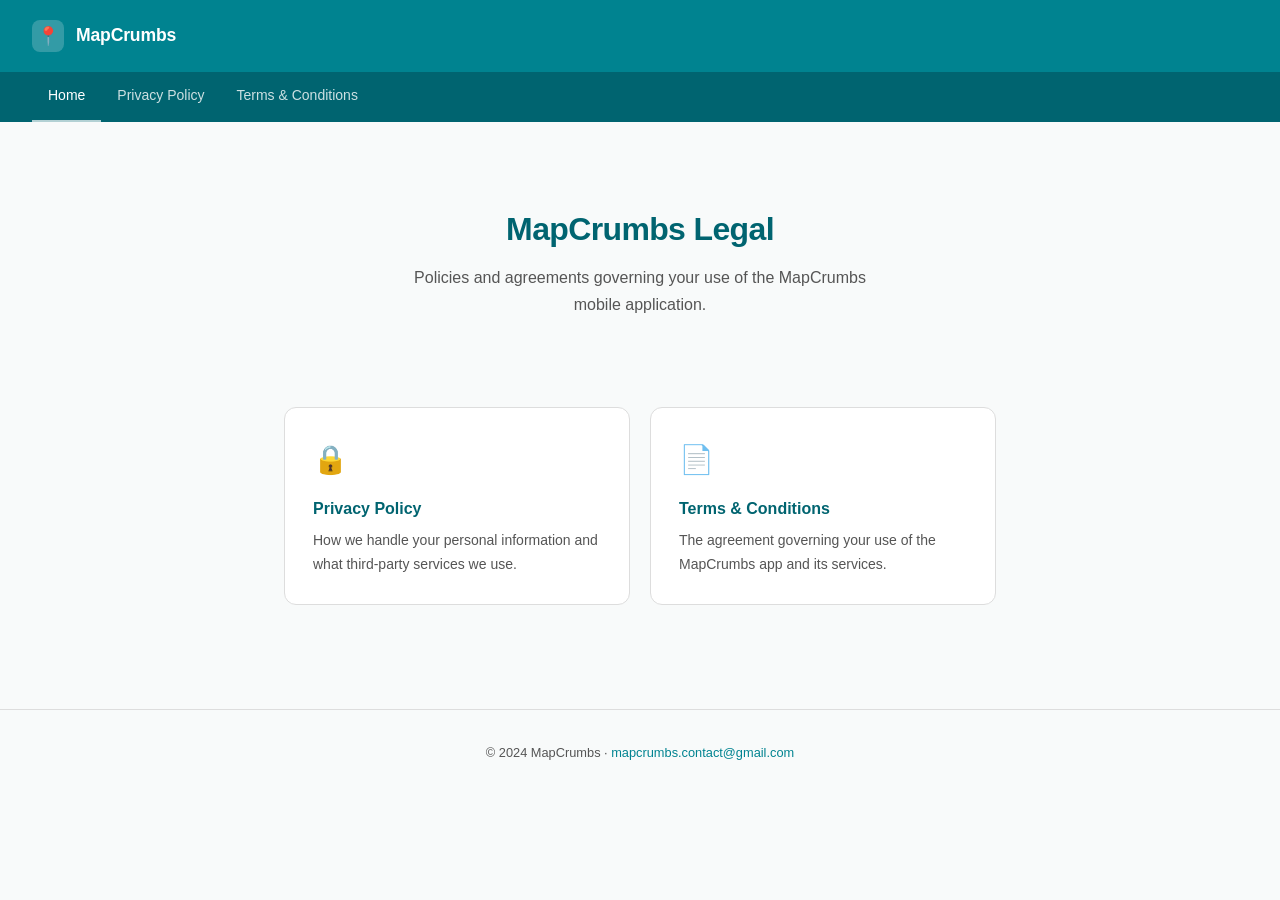
==== index.html @ effdf4e5 "Add legal pages" ====
<!DOCTYPE html>
<html lang="en">
<head>
  <meta charset="UTF-8" />
  <meta name="viewport" content="width=device-width, initial-scale=1.0" />
  <title>MapCrumbs – Legal</title>
  <link rel="stylesheet" href="style.css" />
</head>
<body>

<header>
  <div class="logo-mark">📍</div>
  <a href="index.html">MapCrumbs</a>
</header>

<nav>
  <a href="index.html" class="active">Home</a>
  <a href="privacy-policy.html">Privacy Policy</a>
  <a href="terms-and-conditions.html">Terms &amp; Conditions</a>
</nav>

<main>
  <div class="hero">
    <h1>MapCrumbs Legal</h1>
    <p>Policies and agreements governing your use of the MapCrumbs mobile application.</p>
  </div>

  <div class="home-grid">
    <a href="privacy-policy.html" class="home-card">
      <div class="icon">🔒</div>
      <h2>Privacy Policy</h2>
      <p>How we handle your personal information and what third-party services we use.</p>
    </a>
    <a href="terms-and-conditions.html" class="home-card">
      <div class="icon">📄</div>
      <h2>Terms &amp; Conditions</h2>
      <p>The agreement governing your use of the MapCrumbs app and its services.</p>
    </a>
  </div>
</main>

<footer>
  <p>© 2024 MapCrumbs · <a href="mailto:mapcrumbs.contact@gmail.com">mapcrumbs.contact@gmail.com</a></p>
</footer>

</body>
</html>
---- style.css ----
*, *::before, *::after { box-sizing: border-box; margin: 0; padding: 0; }

:root {
  --teal: #008390;
  --teal-dark: #006470;
  --teal-light: #e1f5ee;
  --text: #1a1a1a;
  --text-muted: #555;
  --border: #ddd;
  --bg: #fff;
  --bg-secondary: #f8fafa;
  --radius: 8px;
}

body {
  font-family: -apple-system, BlinkMacSystemFont, "Segoe UI", Helvetica, Arial, sans-serif;
  font-size: 16px;
  line-height: 1.7;
  color: var(--text);
  background: var(--bg-secondary);
}

header {
  background: var(--teal);
  padding: 1.25rem 2rem;
  display: flex;
  align-items: center;
  gap: 0.75rem;
}

header .logo-mark {
  width: 32px;
  height: 32px;
  background: rgba(255,255,255,0.2);
  border-radius: 8px;
  display: flex;
  align-items: center;
  justify-content: center;
  font-size: 18px;
}

header a {
  color: #fff;
  text-decoration: none;
  font-size: 1.1rem;
  font-weight: 600;
  letter-spacing: -0.01em;
}

nav {
  background: var(--teal-dark);
  padding: 0 2rem;
  display: flex;
  gap: 0;
  overflow-x: auto;
}

nav a {
  color: rgba(255,255,255,0.8);
  text-decoration: none;
  font-size: 0.875rem;
  padding: 0.75rem 1rem;
  display: block;
  border-bottom: 2px solid transparent;
  white-space: nowrap;
  transition: color 0.15s, border-color 0.15s;
}

nav a:hover { color: #fff; }
nav a.active { color: #fff; border-bottom-color: rgba(255,255,255,0.7); }

main {
  max-width: 760px;
  margin: 2.5rem auto;
  padding: 0 1.5rem 4rem;
}

.card {
  background: var(--bg);
  border: 1px solid var(--border);
  border-radius: 12px;
  padding: 2.5rem;
}

h1 {
  font-size: 1.75rem;
  font-weight: 700;
  color: var(--teal-dark);
  margin-bottom: 0.25rem;
  letter-spacing: -0.02em;
}

.meta {
  font-size: 0.85rem;
  color: var(--text-muted);
  margin-bottom: 2rem;
  padding-bottom: 1.5rem;
  border-bottom: 1px solid var(--border);
}

h2 {
  font-size: 1.1rem;
  font-weight: 600;
  color: var(--text);
  margin: 2rem 0 0.6rem;
}

p { margin-bottom: 1rem; color: var(--text-muted); }
p:last-child { margin-bottom: 0; }

a.inline { color: var(--teal); }
a.inline:hover { color: var(--teal-dark); }

ul {
  margin: 0.5rem 0 1rem 1.5rem;
  color: var(--text-muted);
}

ul li { margin-bottom: 0.3rem; }

footer {
  text-align: center;
  padding: 2rem;
  font-size: 0.8rem;
  color: var(--text-muted);
  border-top: 1px solid var(--border);
}

footer a { color: var(--teal); text-decoration: none; }
footer a:hover { text-decoration: underline; }

.home-grid {
  display: grid;
  grid-template-columns: repeat(auto-fit, minmax(280px, 1fr));
  gap: 1.25rem;
  margin-top: 2rem;
}

.home-card {
  background: var(--bg);
  border: 1px solid var(--border);
  border-radius: 12px;
  padding: 1.75rem;
  text-decoration: none;
  color: inherit;
  display: block;
  transition: border-color 0.15s, box-shadow 0.15s;
}

.home-card:hover {
  border-color: var(--teal);
  box-shadow: 0 0 0 3px var(--teal-light);
}

.home-card .icon {
  font-size: 1.75rem;
  margin-bottom: 0.75rem;
}

.home-card h2 {
  font-size: 1rem;
  font-weight: 600;
  color: var(--teal-dark);
  margin: 0 0 0.4rem;
}

.home-card p {
  font-size: 0.875rem;
  margin: 0;
}

.hero {
  text-align: center;
  padding: 2.5rem 1rem 1.5rem;
}

.hero h1 { font-size: 2rem; margin-bottom: 0.5rem; }
.hero p { font-size: 1rem; max-width: 480px; margin: 0 auto 2rem; }

@media (max-width: 600px) {
  .card { padding: 1.5rem; }
  header, nav { padding-left: 1rem; padding-right: 1rem; }
  main { padding: 0 1rem 3rem; }
  .hero h1 { font-size: 1.5rem; }
}
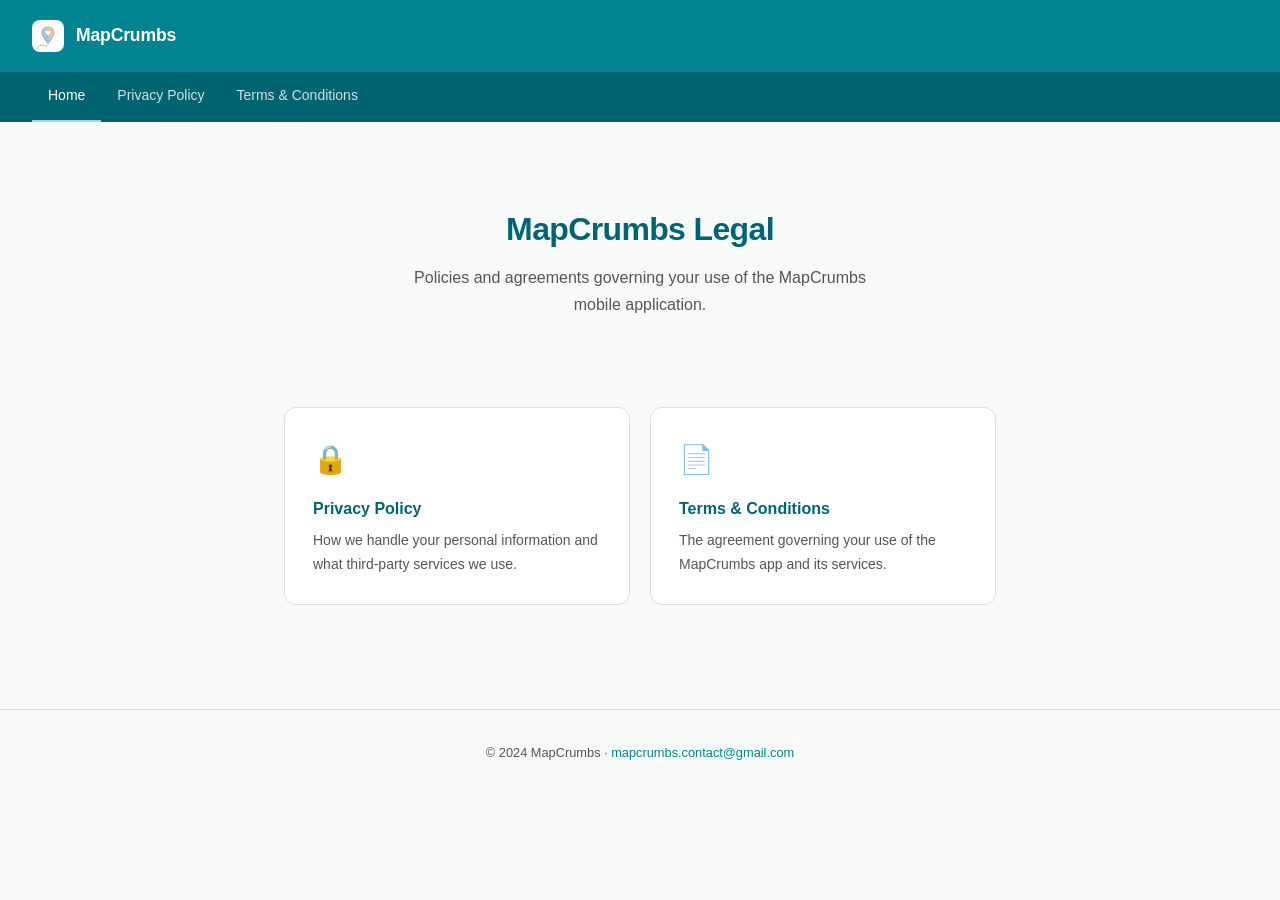
==== commit ac7b882b: "Replace emoji with app icon" ====
--- a/index.html
+++ b/index.html
@@ -9,7 +9,7 @@
 <body>
 
 <header>
-  <div class="logo-mark">📍</div>
+  <img src="icon.png" alt="MapCrumbs" style="width:32px;height:32px;border-radius:8px;" />
   <a href="index.html">MapCrumbs</a>
 </header>
 
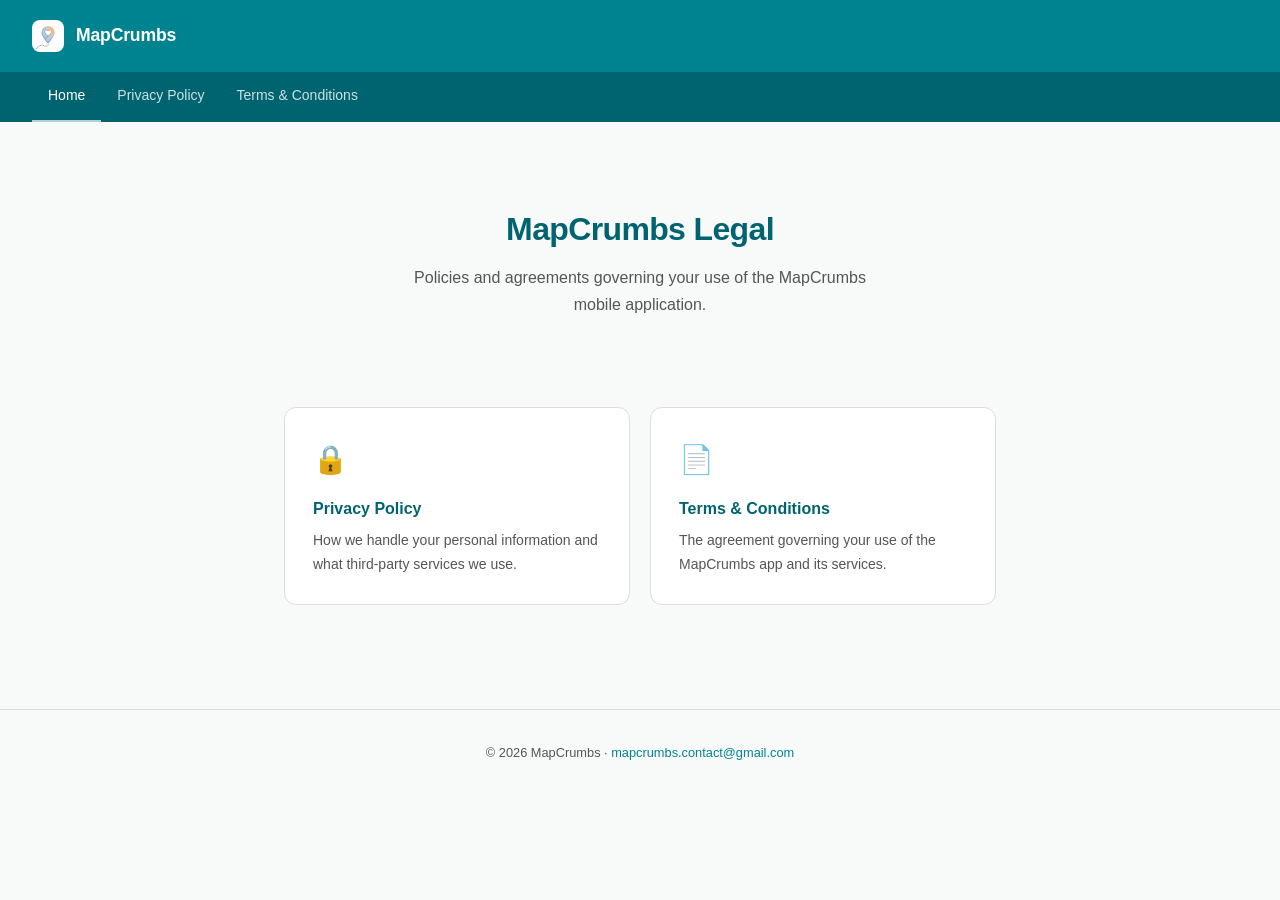
==== commit f4b414af: "updated year" ====
--- a/index.html
+++ b/index.html
@@ -40,7 +40,7 @@
 </main>
 
 <footer>
-  <p>© 2024 MapCrumbs · <a href="mailto:mapcrumbs.contact@gmail.com">mapcrumbs.contact@gmail.com</a></p>
+  <p>© 2026 MapCrumbs · <a href="mailto:mapcrumbs.contact@gmail.com">mapcrumbs.contact@gmail.com</a></p>
 </footer>
 
 </body>
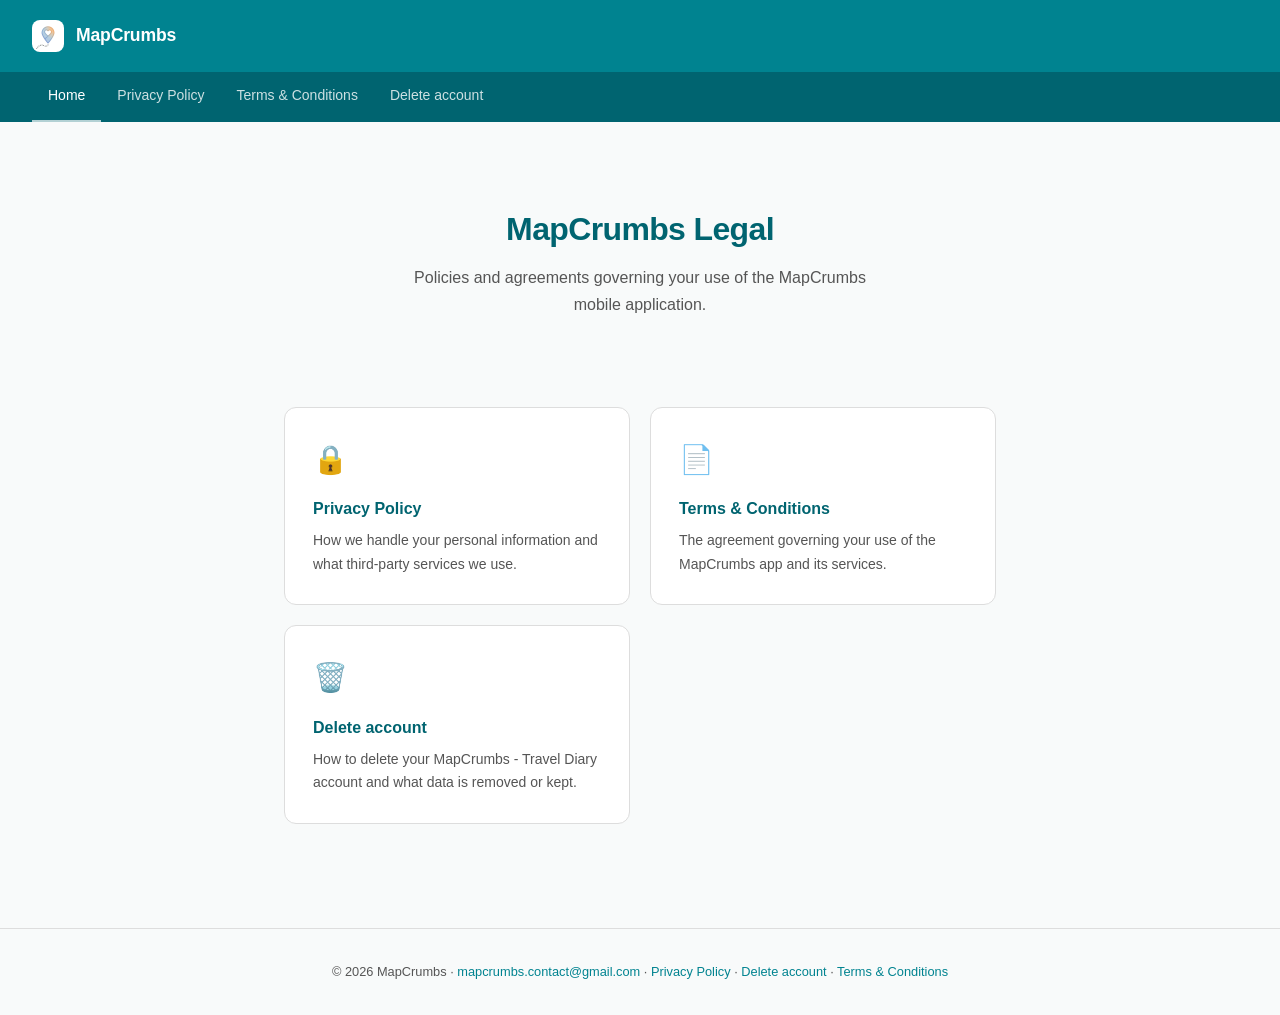
==== commit d9800437: "Rewrite the privacy policy and add an account deletion page. The 2021 policy described an on-device " ====
--- a/index.html
+++ b/index.html
@@ -17,6 +17,7 @@
   <a href="index.html" class="active">Home</a>
   <a href="privacy-policy.html">Privacy Policy</a>
   <a href="terms-and-conditions.html">Terms &amp; Conditions</a>
+  <a href="delete-account.html">Delete account</a>
 </nav>
 
 <main>
@@ -36,11 +37,16 @@
       <h2>Terms &amp; Conditions</h2>
       <p>The agreement governing your use of the MapCrumbs app and its services.</p>
     </a>
+    <a href="delete-account.html" class="home-card">
+      <div class="icon">🗑️</div>
+      <h2>Delete account</h2>
+      <p>How to delete your MapCrumbs - Travel Diary account and what data is removed or kept.</p>
+    </a>
   </div>
 </main>
 
 <footer>
-  <p>© 2026 MapCrumbs · <a href="mailto:mapcrumbs.contact@gmail.com">mapcrumbs.contact@gmail.com</a></p>
+  <p>© 2026 MapCrumbs · <a href="mailto:mapcrumbs.contact@gmail.com">mapcrumbs.contact@gmail.com</a> · <a href="privacy-policy.html">Privacy Policy</a> · <a href="delete-account.html">Delete account</a> · <a href="terms-and-conditions.html">Terms &amp; Conditions</a></p>
 </footer>
 
 </body>
--- a/style.css
+++ b/style.css
@@ -111,12 +111,14 @@
 a.inline { color: var(--teal); }
 a.inline:hover { color: var(--teal-dark); }
 
-ul {
+ul, ol {
   margin: 0.5rem 0 1rem 1.5rem;
   color: var(--text-muted);
 }
 
-ul li { margin-bottom: 0.3rem; }
+ul li, ol li { margin-bottom: 0.35rem; }
+
+strong { color: var(--text); font-weight: 600; }
 
 footer {
   text-align: center;
